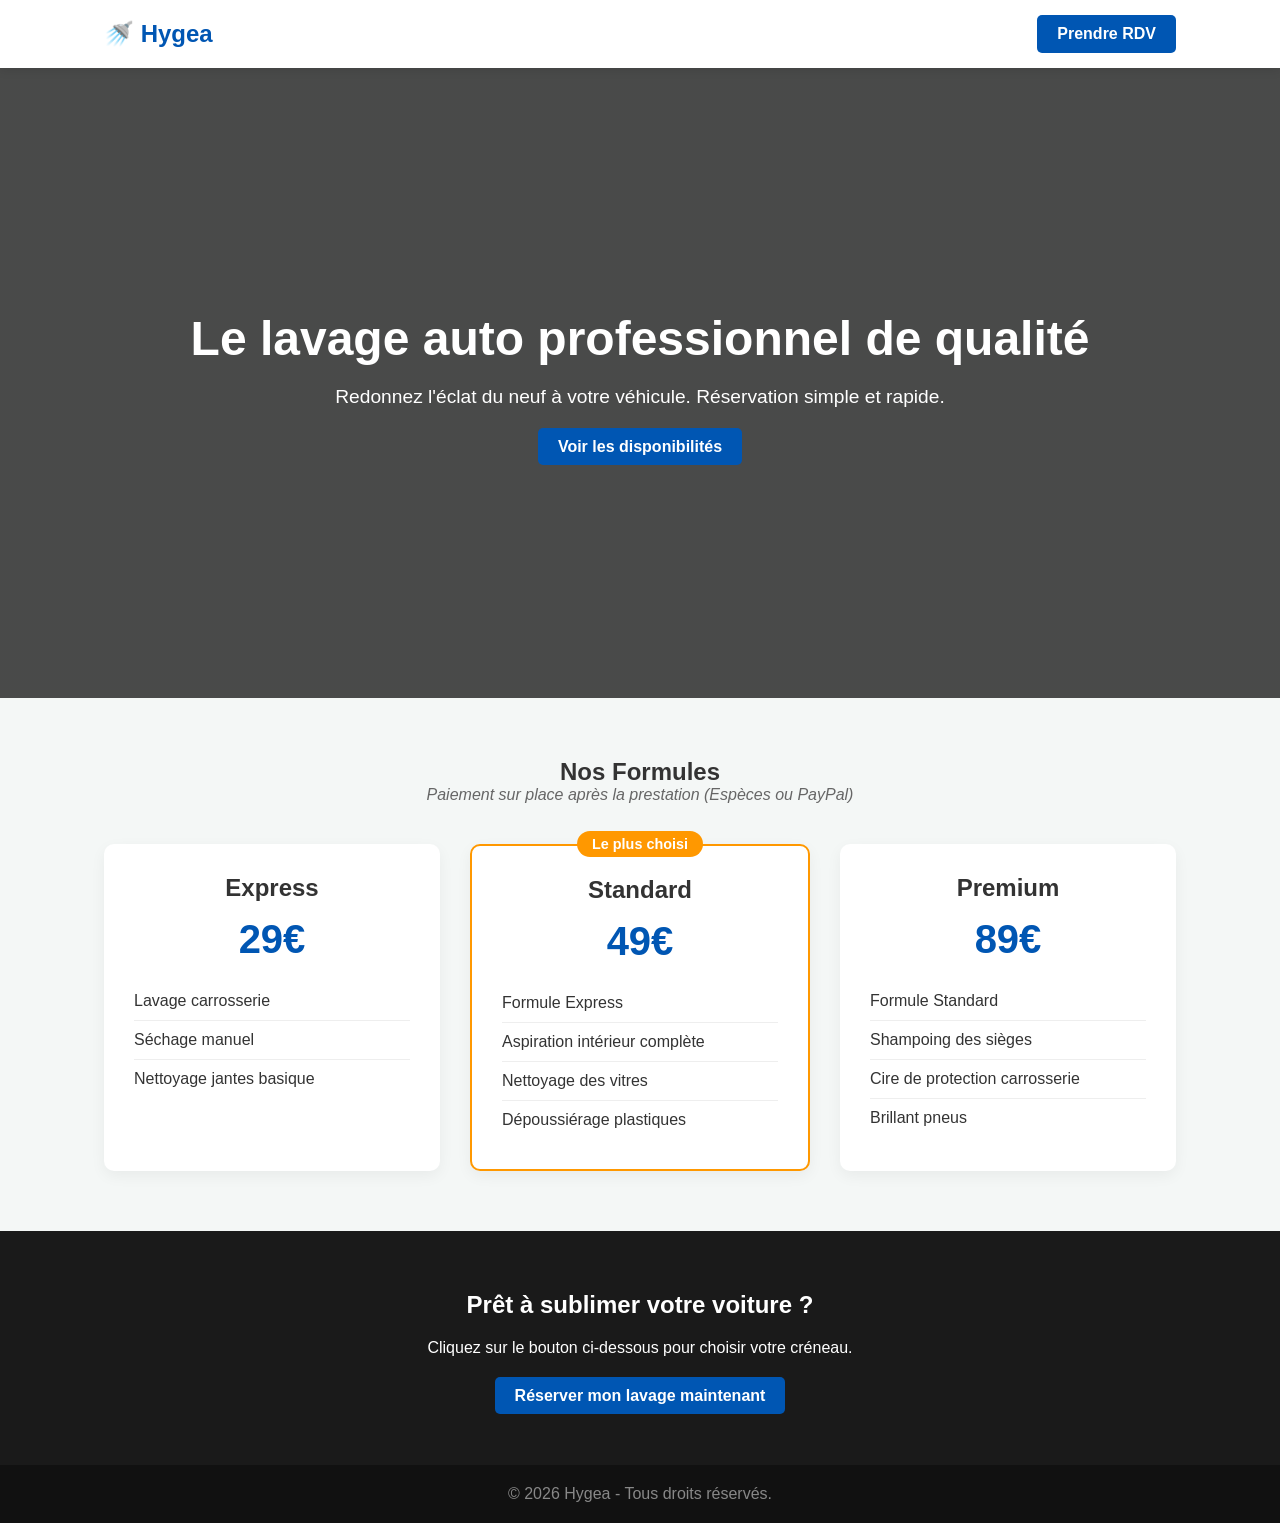
==== index.html @ 9387092a "Add files via upload" ====
<!DOCTYPE html>
<html lang="fr">
<head>
    <meta charset="UTF-8">
    <meta name="viewport" content="width=device-width, initial-scale=1.0">
    <title>Hygea Auto Pro | Réservation en ligne</title>
    <link rel="stylesheet" href="style.css">
    <link href="https://assets.calendly.com/assets/external/widget.css" rel="stylesheet">
    <script src="https://assets.calendly.com/assets/external/widget.js" type="text/javascript" async></script>
</head>
<body>

    <header>
        <div class="navbar">
            <div class="logo">🚿 Hygea</div>
            <a href="" onclick="Calendly.initPopupWidget({url: 'https://calendly.com/vitaelyes92izii/lavage-auto-test'});return false;" class="btn-nav">Prendre RDV</a>
        </div>
    </header>

    <section class="hero">
        <div class="hero-content">
            <h1>Le lavage auto professionnel de qualité</h1>
            <p>Redonnez l'éclat du neuf à votre véhicule. Réservation simple et rapide.</p>
            <a href="" onclick="Calendly.initPopupWidget({url: 'https://calendly.com/vitaelyes92izii/lavage-auto-test'});return false;"class="cta-button"> Voir les disponibilités</a>
        </div>
    </section>

    <section id="tarifs" class="tarifs-section">
        <h2>Nos Formules</h2>
        <p class="subtitle">Paiement sur place après la prestation (Espèces ou PayPal)</p>
        
        <div class="cards-container">
            <div class="card">
                <h3>Express</h3>
                <p class="prix">29€</p>
                <ul>
                    <li>Lavage carrosserie</li>
                    <li>Séchage manuel</li>
                    <li>Nettoyage jantes basique</li>
                </ul>
            </div>

            <div class="card populaire">
                <div class="badge">Le plus choisi</div>
                <h3>Standard</h3>
                <p class="prix">49€</p>
                <ul>
                    <li>Formule Express</li>
                    <li>Aspiration intérieur complète</li>
                    <li>Nettoyage des vitres</li>
                    <li>Dépoussiérage plastiques</li>
                </ul>
            </div>

            <div class="card">
                <h3>Premium</h3>
                <p class="prix">89€</p>
                <ul>
                    <li>Formule Standard</li>
                    <li>Shampoing des sièges</li>
                    <li>Cire de protection carrosserie</li>
                    <li>Brillant pneus</li>
                </ul>
            </div>
        </div>
    </section>

    <section id="reservation" class="reservation-section">
        <h2>Prêt à sublimer votre voiture ?</h2>
        <p>Cliquez sur le bouton ci-dessous pour choisir votre créneau.</p>
       <a href="" onclick="Calendly.initPopupWidget({url: 'https://calendly.com/vitaelyes92izii/lavage-auto-test'});return false;"class="cta-button"> Réserver mon lavage maintenant</a>
        
    </section>

    <footer>
        <p>&copy; 2026 Hygea - Tous droits réservés.</p>
    </footer>

</body>
</html>
---- style.css ----
/* Variables pour modifier facilement les couleurs */
:root {
    --primary-color: #0056b3; /* Bleu professionnel */
    --accent-color: #ff9800; /* Orange pour attirer l'oeil */
    --dark-bg: #1a1a1a;
    --light-bg: #f4f7f6;
    --text-color: #333;
}

/* Réinitialisation de base */
* {
    margin: 0;
    padding: 0;
    box-sizing: border-box;
    font-family: 'Segoe UI', Tahoma, Geneva, Verdana, sans-serif;
}

body {
    background-color: var(--light-bg);
    color: var(--text-color);
}

/* En-tête et Navigation */
header {
    background-color: #fff;
    box-shadow: 0 2px 10px rgba(0,0,0,0.1);
    position: sticky;
    top: 0;
    z-index: 100;
}

.navbar {
    display: flex;
    justify-content: space-between;
    align-items: center;
    padding: 15px 5%;
    max-width: 1200px;
    margin: 0 auto;
}

.logo {
    font-size: 1.5rem;
    font-weight: bold;
    color: var(--primary-color);
}

.btn-nav, .cta-button {
    background-color: var(--primary-color);
    color: white;
    padding: 10px 20px;
    text-decoration: none;
    border-radius: 5px;
    font-weight: bold;
    transition: background 0.3s;
}

.btn-nav:hover, .cta-button:hover {
    background-color: #003d82;
}

/* Section Hero (Accueil) */
.hero {
    background: linear-gradient(rgba(0,0,0,0.7), rgba(0,0,0,0.7)), url('https://images.unsplash.com/photo-1601362840469-51e4d8d58785?auto=format&fit=crop&q=80') center/cover;
    height: 70vh;
    display: flex;
    align-items: center;
    justify-content: center;
    text-align: center;
    color: white;
    padding: 0 20px;
}

.hero h1 {
    font-size: 3rem;
    margin-bottom: 20px;
}

.hero p {
    font-size: 1.2rem;
    margin-bottom: 30px;
}

/* Section Tarifs */
.tarifs-section {
    padding: 60px 5%;
    text-align: center;
    max-width: 1200px;
    margin: 0 auto;
}

.subtitle {
    color: #666;
    margin-bottom: 40px;
    font-style: italic;
}

.cards-container {
    display: flex;
    gap: 30px;
    justify-content: center;
    flex-wrap: wrap; /* Pour s'adapter aux petits écrans */
}

.card {
    background: white;
    padding: 30px;
    border-radius: 10px;
    box-shadow: 0 5px 15px rgba(0,0,0,0.05);
    flex: 1;
    min-width: 280px;
    max-width: 350px;
    transition: transform 0.3s;
    position: relative;
}

.card:hover {
    transform: translateY(-10px);
}

.card h3 {
    font-size: 1.5rem;
    margin-bottom: 15px;
}

.prix {
    font-size: 2.5rem;
    font-weight: bold;
    color: var(--primary-color);
    margin-bottom: 20px;
}

.card ul {
    list-style-type: none;
    text-align: left;
}

.card ul li {
    padding: 10px 0;
    border-bottom: 1px solid #eee;
}

.card ul li:last-child {
    border-bottom: none;
}

/* Mise en avant de la formule standard */
.card.populaire {
    border: 2px solid var(--accent-color);
}

.badge {
    background-color: var(--accent-color);
    color: white;
    position: absolute;
    top: -15px;
    left: 50%;
    transform: translateX(-50%);
    padding: 5px 15px;
    border-radius: 20px;
    font-size: 0.9rem;
    font-weight: bold;
}

/* Section Réservation */
.reservation-section {
    background-color: var(--dark-bg);
    color: white;
    text-align: center;
    padding: 60px 20px;
}

.reservation-section h2 {
    margin-bottom: 20px;
}

.reservation-section p {
    margin-bottom: 30px;
}

/* Pied de page */
footer {
    text-align: center;
    padding: 20px;
    background-color: #111;
    color: #888;
}

/* Responsive pour mobiles */
@media (max-width: 768px) {
    .hero h1 {
        font-size: 2rem;
    }
    .cards-container {
        flex-direction: column;
        align-items: center;
    }
}
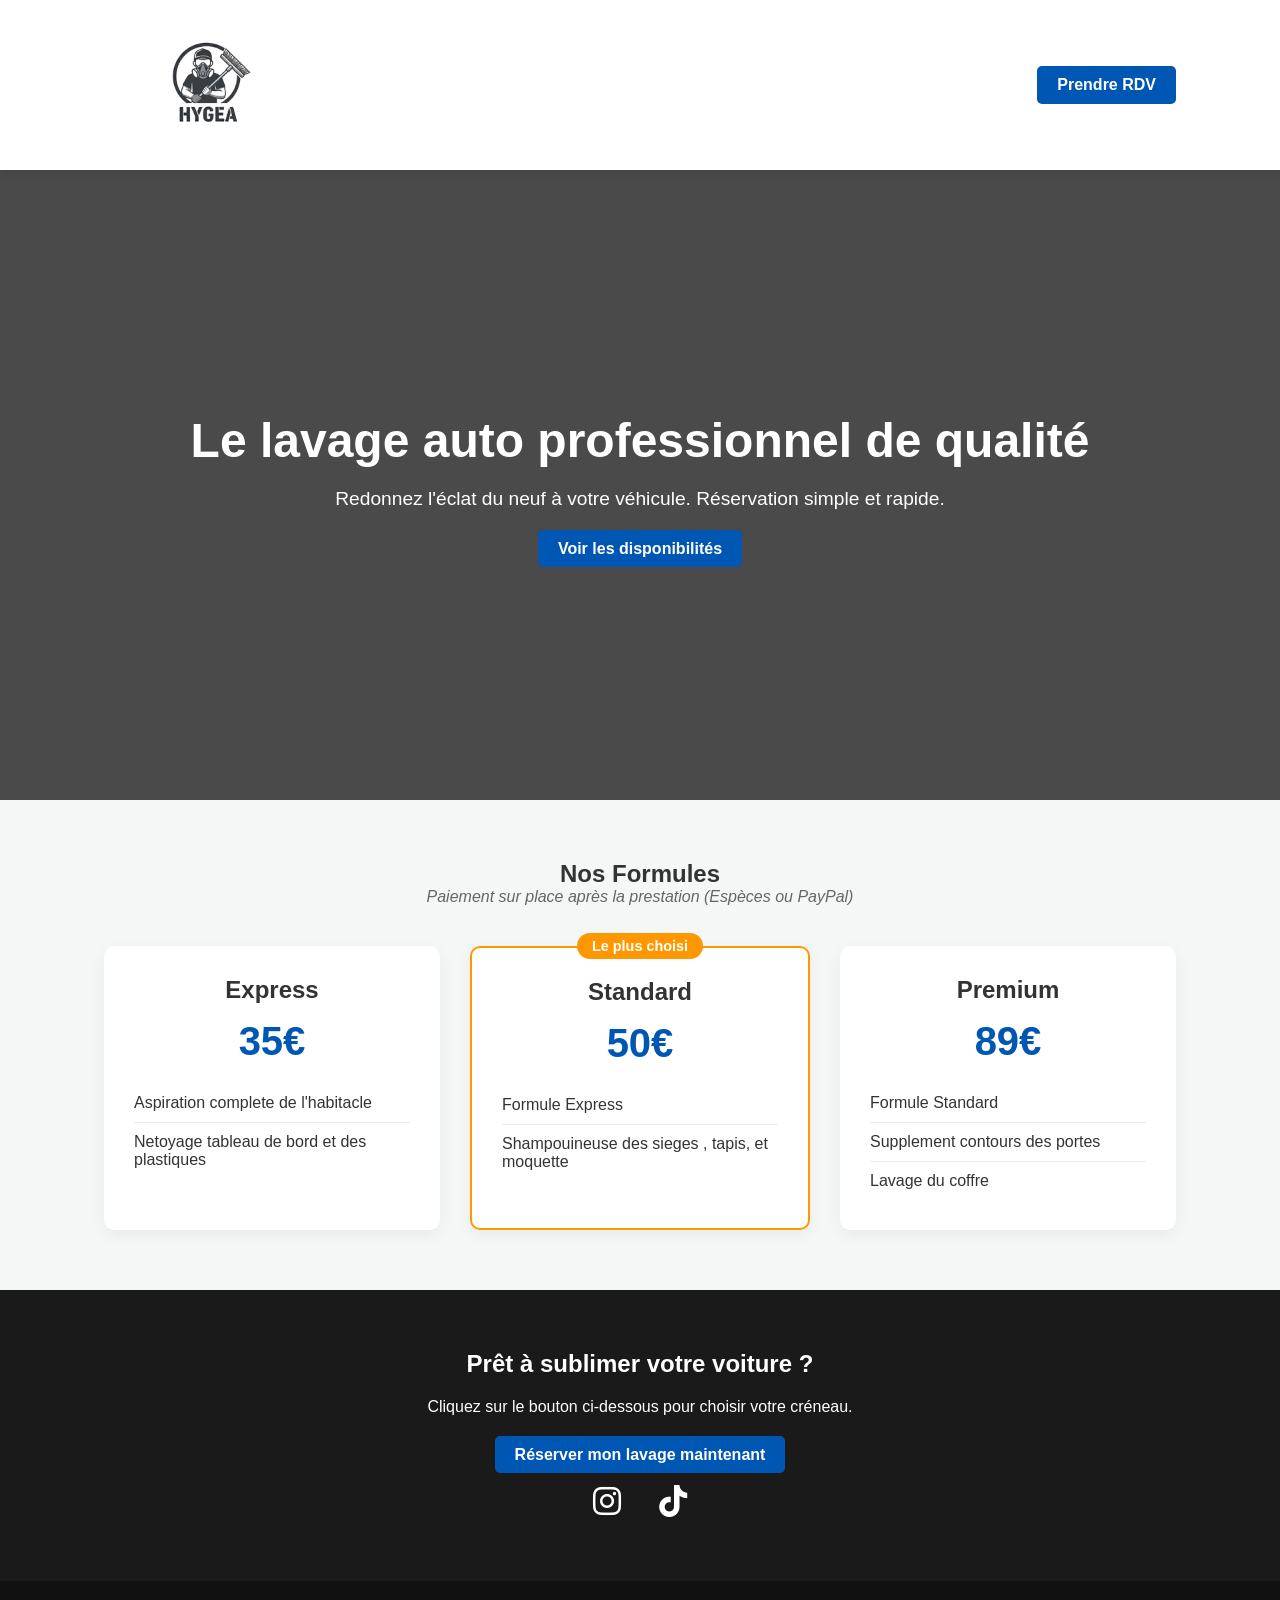
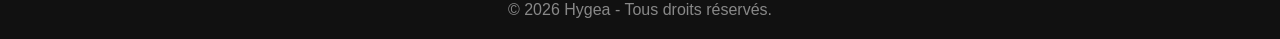
==== commit 8f7ffe4a: "Add files via upload" ====
--- a/index.html
+++ b/index.html
@@ -6,13 +6,18 @@
     <title>Hygea Auto Pro | Réservation en ligne</title>
     <link rel="stylesheet" href="style.css">
     <link href="https://assets.calendly.com/assets/external/widget.css" rel="stylesheet">
+    <link rel="stylesheet" href="https://cdnjs.cloudflare.com/ajax/libs/font-awesome/6.5.1/css/all.min.css">
     <script src="https://assets.calendly.com/assets/external/widget.js" type="text/javascript" async></script>
 </head>
 <body>
 
     <header>
         <div class="navbar">
-            <div class="logo">🚿 Hygea</div>
+            <nav>
+    <div class="logo-container">
+        <img src="logo.png" alt="Hygea Logo" class="site-logo">
+    </div>
+    </nav> 
             <a href="" onclick="Calendly.initPopupWidget({url: 'https://calendly.com/vitaelyes92izii/lavage-auto-test'});return false;" class="btn-nav">Prendre RDV</a>
         </div>
     </header>
@@ -32,23 +37,20 @@
         <div class="cards-container">
             <div class="card">
                 <h3>Express</h3>
-                <p class="prix">29€</p>
+                <p class="prix">35€</p>
                 <ul>
-                    <li>Lavage carrosserie</li>
-                    <li>Séchage manuel</li>
-                    <li>Nettoyage jantes basique</li>
+                    <li>Aspiration complete de l'habitacle</li>
+                    <li>Netoyage tableau de bord et des plastiques</li>
                 </ul>
             </div>
 
             <div class="card populaire">
                 <div class="badge">Le plus choisi</div>
                 <h3>Standard</h3>
-                <p class="prix">49€</p>
+                <p class="prix">50€</p>
                 <ul>
                     <li>Formule Express</li>
-                    <li>Aspiration intérieur complète</li>
-                    <li>Nettoyage des vitres</li>
-                    <li>Dépoussiérage plastiques</li>
+                    <li>Shampouineuse des sieges , tapis, et moquette</li>
                 </ul>
             </div>
 
@@ -57,9 +59,8 @@
                 <p class="prix">89€</p>
                 <ul>
                     <li>Formule Standard</li>
-                    <li>Shampoing des sièges</li>
-                    <li>Cire de protection carrosserie</li>
-                    <li>Brillant pneus</li>
+                    <li>Supplement contours des portes</li>
+                    <li>Lavage du coffre</li>
                 </ul>
             </div>
         </div>
@@ -70,7 +71,19 @@
         <p>Cliquez sur le bouton ci-dessous pour choisir votre créneau.</p>
        <a href="" onclick="Calendly.initPopupWidget({url: 'https://calendly.com/vitaelyes92izii/lavage-auto-test'});return false;"class="cta-button"> Réserver mon lavage maintenant</a>
         
+
+        <div class="social-links">
+    <a href="https://www.instagram.com/hygea.nettoyage?igsh=MW90ZTdtOXp2cHNsYw==" target="_blank" class="social-icon">
+        <i class="fa-brands fa-instagram"></i>
+    </a>
+    <a href="https://www.tiktok.com/@hygea.nettoyage?_r=1&_t=ZN-94iBiokVKNC" target="_blank" class="social-icon">
+        <i class="fa-brands fa-tiktok"></i>
+    </a>
+</div>
+
     </section>
+    
+
 
     <footer>
         <p>&copy; 2026 Hygea - Tous droits réservés.</p>
--- a/style.css
+++ b/style.css
@@ -42,6 +42,20 @@
     font-size: 1.5rem;
     font-weight: bold;
     color: var(--primary-color);
+}
+.site-logo {
+    height: 100px; /* Ajuste la taille selon tes goûts */
+    width: auto;
+    display: block;
+    margin: 10px 0;
+}
+
+/* Si tu veux que le logo soit bien aligné avec ton menu */
+nav {
+    display: flex;
+    align-items: center;
+    justify-content: space-between;
+    padding: 10px 5%;
 }
 
 .btn-nav, .cta-button {
@@ -176,7 +190,31 @@
 .reservation-section p {
     margin-bottom: 30px;
 }
-
+.social-links {
+    text-align: center;
+    margin-top: 20px;
+}
+
+.social-icon {
+    font-size: 2rem; /* Taille des logos */
+    margin: 0 15px;
+    color: #ffffff; /* Couleur blanche par défaut */
+    transition: transform 0.3s, color 0.3s;
+    text-decoration: none;
+}
+
+/* Effet au survol (Instagram devient rose/orange, TikTok bleu/rouge) */
+.social-icon:hover {
+    transform: scale(1.2); /* Grossit un peu */
+}
+
+.fa-instagram:hover {
+    color: #E1306C;
+}
+
+.fa-tiktok:hover {
+    color: #00f2ea;
+}
 /* Pied de page */
 footer {
     text-align: center;
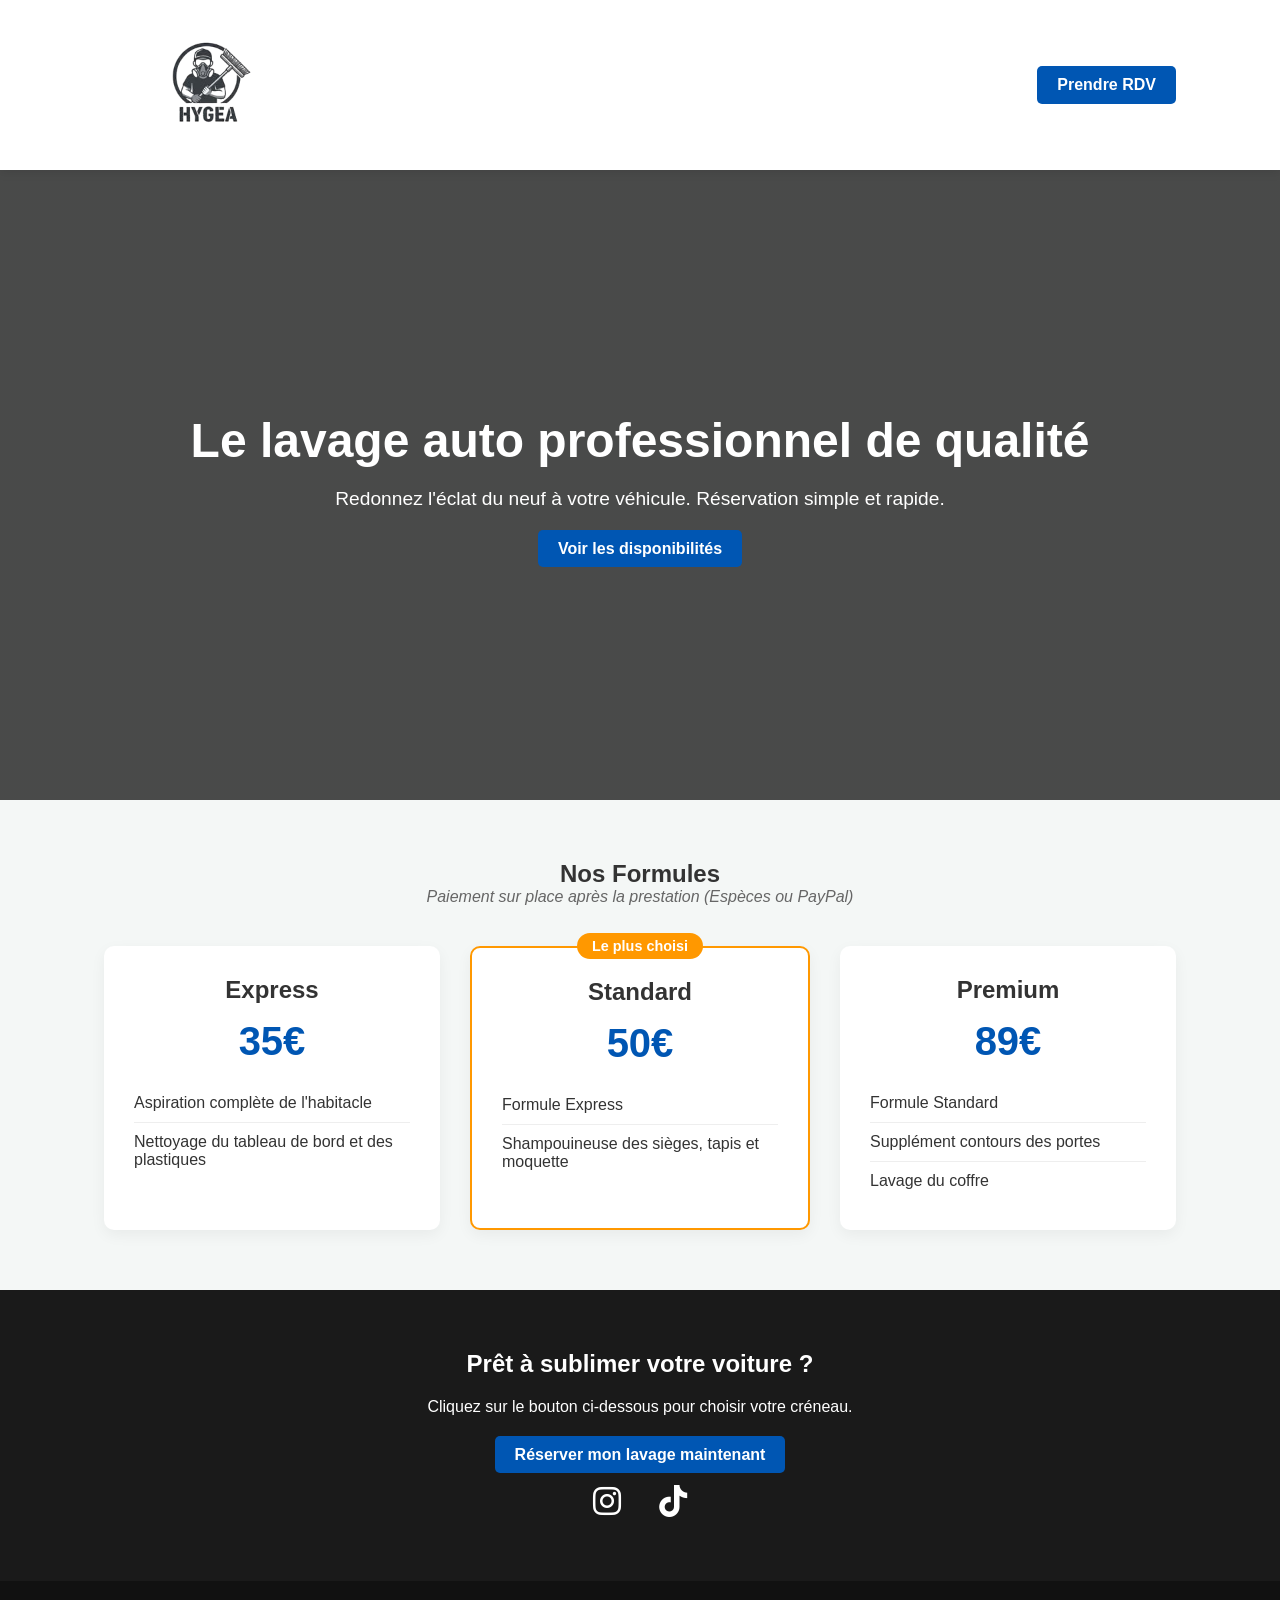
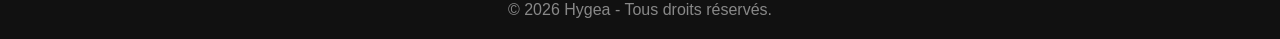
==== commit 31bdb954: "Add files via upload" ====
--- a/index.html
+++ b/index.html
@@ -39,8 +39,8 @@
                 <h3>Express</h3>
                 <p class="prix">35€</p>
                 <ul>
-                    <li>Aspiration complete de l'habitacle</li>
-                    <li>Netoyage tableau de bord et des plastiques</li>
+                    <li>Aspiration complète de l'habitacle</li>
+                    <li>Nettoyage du tableau de bord et des plastiques</li>
                 </ul>
             </div>
 
@@ -50,7 +50,7 @@
                 <p class="prix">50€</p>
                 <ul>
                     <li>Formule Express</li>
-                    <li>Shampouineuse des sieges , tapis, et moquette</li>
+                    <li>Shampouineuse des sièges, tapis et moquette</li>
                 </ul>
             </div>
 
@@ -59,7 +59,7 @@
                 <p class="prix">89€</p>
                 <ul>
                     <li>Formule Standard</li>
-                    <li>Supplement contours des portes</li>
+                    <li>Supplément contours des portes</li>
                     <li>Lavage du coffre</li>
                 </ul>
             </div>
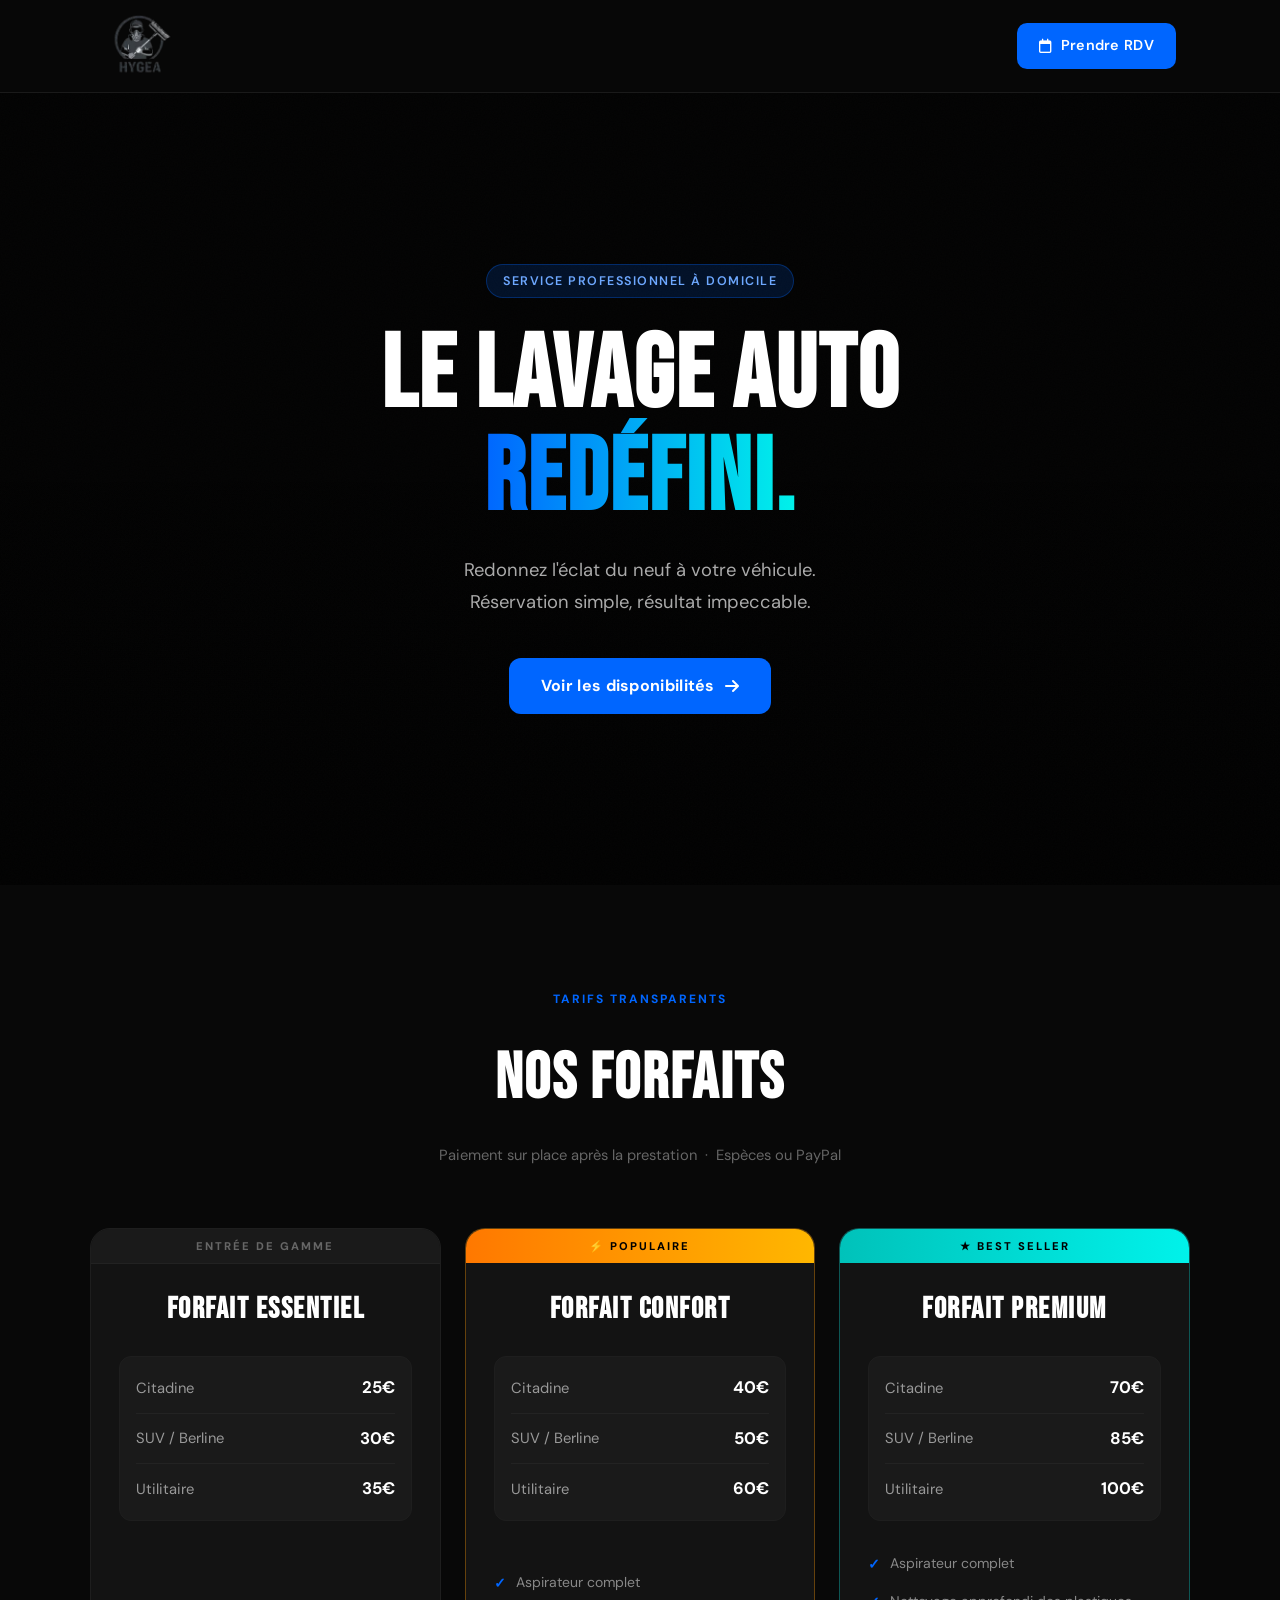
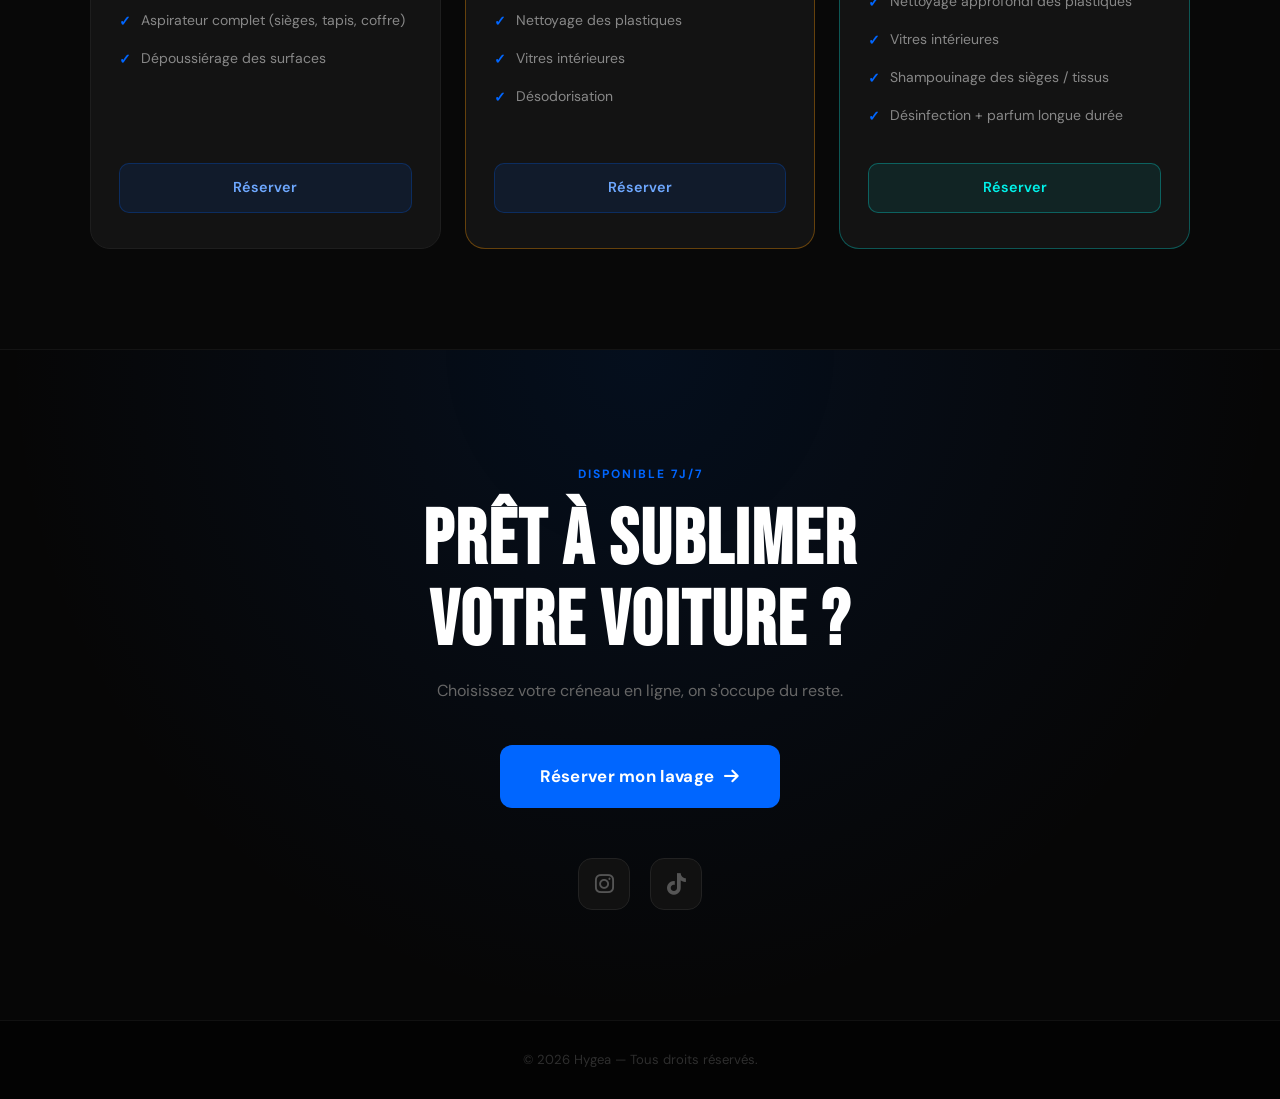
==== commit d61b1457: "premier commit" ====
--- a/index.html
+++ b/index.html
@@ -1,93 +1,136 @@
-<!DOCTYPE html>
-<html lang="fr">
-<head>
-    <meta charset="UTF-8">
-    <meta name="viewport" content="width=device-width, initial-scale=1.0">
-    <title>Hygea Auto Pro | Réservation en ligne</title>
-    <link rel="stylesheet" href="style.css">
-    <link href="https://assets.calendly.com/assets/external/widget.css" rel="stylesheet">
-    <link rel="stylesheet" href="https://cdnjs.cloudflare.com/ajax/libs/font-awesome/6.5.1/css/all.min.css">
-    <script src="https://assets.calendly.com/assets/external/widget.js" type="text/javascript" async></script>
-</head>
-<body>
-
-    <header>
-        <div class="navbar">
-            <nav>
-    <div class="logo-container">
-        <img src="logo.png" alt="Hygea Logo" class="site-logo">
-    </div>
-    </nav> 
-            <a href="" onclick="Calendly.initPopupWidget({url: 'https://calendly.com/vitaelyes92izii/lavage-auto-test'});return false;" class="btn-nav">Prendre RDV</a>
-        </div>
-    </header>
-
-    <section class="hero">
-        <div class="hero-content">
-            <h1>Le lavage auto professionnel de qualité</h1>
-            <p>Redonnez l'éclat du neuf à votre véhicule. Réservation simple et rapide.</p>
-            <a href="" onclick="Calendly.initPopupWidget({url: 'https://calendly.com/vitaelyes92izii/lavage-auto-test'});return false;"class="cta-button"> Voir les disponibilités</a>
-        </div>
-    </section>
-
-    <section id="tarifs" class="tarifs-section">
-        <h2>Nos Formules</h2>
-        <p class="subtitle">Paiement sur place après la prestation (Espèces ou PayPal)</p>
-        
-        <div class="cards-container">
-            <div class="card">
-                <h3>Express</h3>
-                <p class="prix">35€</p>
-                <ul>
-                    <li>Aspiration complète de l'habitacle</li>
-                    <li>Nettoyage du tableau de bord et des plastiques</li>
-                </ul>
-            </div>
-
-            <div class="card populaire">
-                <div class="badge">Le plus choisi</div>
-                <h3>Standard</h3>
-                <p class="prix">50€</p>
-                <ul>
-                    <li>Formule Express</li>
-                    <li>Shampouineuse des sièges, tapis et moquette</li>
-                </ul>
-            </div>
-
-            <div class="card">
-                <h3>Premium</h3>
-                <p class="prix">89€</p>
-                <ul>
-                    <li>Formule Standard</li>
-                    <li>Supplément contours des portes</li>
-                    <li>Lavage du coffre</li>
-                </ul>
-            </div>
-        </div>
-    </section>
-
-    <section id="reservation" class="reservation-section">
-        <h2>Prêt à sublimer votre voiture ?</h2>
-        <p>Cliquez sur le bouton ci-dessous pour choisir votre créneau.</p>
-       <a href="" onclick="Calendly.initPopupWidget({url: 'https://calendly.com/vitaelyes92izii/lavage-auto-test'});return false;"class="cta-button"> Réserver mon lavage maintenant</a>
-        
-
-        <div class="social-links">
-    <a href="https://www.instagram.com/hygea.nettoyage?igsh=MW90ZTdtOXp2cHNsYw==" target="_blank" class="social-icon">
-        <i class="fa-brands fa-instagram"></i>
-    </a>
-    <a href="https://www.tiktok.com/@hygea.nettoyage?_r=1&_t=ZN-94iBiokVKNC" target="_blank" class="social-icon">
-        <i class="fa-brands fa-tiktok"></i>
-    </a>
-</div>
-
-    </section>
-    
-
-
-    <footer>
-        <p>&copy; 2026 Hygea - Tous droits réservés.</p>
-    </footer>
-
-</body>
-</html>+<!DOCTYPE html>
+<html lang="fr">
+<head>
+    <meta charset="UTF-8">
+    <meta name="viewport" content="width=device-width, initial-scale=1.0">
+    <title>Hygea Auto Pro | Réservation en ligne</title>
+    <link rel="stylesheet" href="style.css">
+    <link href="https://assets.calendly.com/assets/external/widget.css" rel="stylesheet">
+    <link rel="preconnect" href="https://fonts.googleapis.com">
+    <link rel="preconnect" href="https://fonts.gstatic.com" crossorigin>
+    <link href="https://fonts.googleapis.com/css2?family=Bebas+Neue&family=DM+Sans:wght@300;400;500;600;700&display=swap" rel="stylesheet">
+    <link rel="stylesheet" href="https://cdnjs.cloudflare.com/ajax/libs/font-awesome/6.5.1/css/all.min.css">
+    <script src="https://assets.calendly.com/assets/external/widget.js" type="text/javascript" async></script>
+</head>
+<body>
+
+    <header>
+        <div class="navbar">
+            <nav>
+                <div class="logo-container">
+                    <img src="logo.png" alt="Hygea Logo" class="site-logo">
+                </div>
+            </nav>
+            <a href="" onclick="Calendly.initPopupWidget({url: 'https://calendly.com/vitaelyes92izii/lavage-auto-test'});return false;" class="btn-nav">
+                <i class="fa-regular fa-calendar"></i> Prendre RDV
+            </a>
+        </div>
+    </header>
+
+    <section class="hero">
+        <div class="hero-content">
+            <span class="hero-tag">Service professionnel à domicile</span>
+            <h1>Le lavage auto<br><em>redéfini.</em></h1>
+            <p>Redonnez l'éclat du neuf à votre véhicule.<br>Réservation simple, résultat impeccable.</p>
+            <a href="" onclick="Calendly.initPopupWidget({url: 'https://calendly.com/vitaelyes92izii/lavage-auto-test'});return false;" class="cta-button">
+                Voir les disponibilités <i class="fa-solid fa-arrow-right"></i>
+            </a>
+        </div>
+        <div class="hero-overlay"></div>
+    </section>
+
+
+    <section id="tarifs" class="tarifs-section">
+        <div class="section-header">
+            <span class="section-tag">Tarifs transparents</span>
+            <h2>Nos Forfaits</h2>
+            <p class="subtitle">Paiement sur place après la prestation &nbsp;·&nbsp; Espèces ou PayPal</p>
+        </div>
+
+        <div class="cards-container">
+
+            <div class="card">
+                <div class="badge-type">Entrée de gamme</div>
+                <div class="card-inner">
+                    <h3>Forfait Essentiel</h3>
+                    <div class="prix-list">
+                        <div class="row"><span>Citadine</span> <strong>25€</strong></div>
+                        <div class="row"><span>SUV / Berline</span> <strong>30€</strong></div>
+                        <div class="row"><span>Utilitaire</span> <strong>35€</strong></div>
+                    </div>
+                    <ul>
+                        <li>Aspirateur complet (sièges, tapis, coffre)</li>
+                        <li>Dépoussiérage des surfaces</li>
+                    </ul>
+                    <a href="" onclick="Calendly.initPopupWidget({url: 'https://calendly.com/vitaelyes92izii/lavage-auto-test'});return false;" class="card-btn">Réserver</a>
+                </div>
+            </div>
+
+            <div class="card populaire">
+                <div class="badge">⚡ Populaire</div>
+                <div class="card-inner">
+                    <h3>Forfait Confort</h3>
+                    <div class="prix-list">
+                        <div class="row"><span>Citadine</span> <strong>40€</strong></div>
+                        <div class="row"><span>SUV / Berline</span> <strong>50€</strong></div>
+                        <div class="row"><span>Utilitaire</span> <strong>60€</strong></div>
+                    </div>
+                    <ul>
+                        <li>Aspirateur complet</li>
+                        <li>Nettoyage des plastiques</li>
+                        <li>Vitres intérieures</li>
+                        <li>Désodorisation</li>
+                    </ul>
+                    <a href="" onclick="Calendly.initPopupWidget({url: 'https://calendly.com/vitaelyes92izii/lavage-auto-test'});return false;" class="card-btn">Réserver</a>
+                </div>
+            </div>
+
+            <div class="card best-seller">
+                <div class="badge-premium">★ Best Seller</div>
+                <div class="card-inner">
+                    <h3>Forfait Premium</h3>
+                    <div class="prix-list">
+                        <div class="row"><span>Citadine</span> <strong>70€</strong></div>
+                        <div class="row"><span>SUV / Berline</span> <strong>85€</strong></div>
+                        <div class="row"><span>Utilitaire</span> <strong>100€</strong></div>
+                    </div>
+                    <ul>
+                        <li>Aspirateur complet</li>
+                        <li>Nettoyage approfondi des plastiques</li>
+                        <li>Vitres intérieures</li>
+                        <li>Shampouinage des sièges / tissus</li>
+                        <li>Désinfection + parfum longue durée</li>
+                    </ul>
+                    <a href="" onclick="Calendly.initPopupWidget({url: 'https://calendly.com/vitaelyes92izii/lavage-auto-test'});return false;" class="card-btn card-btn--premium">Réserver</a>
+                </div>
+            </div>
+
+        </div>
+    </section>
+
+    <section id="reservation" class="reservation-section">
+        <div class="reservation-inner">
+            <span class="section-tag">Disponible 7j/7</span>
+            <h2>Prêt à sublimer<br>votre voiture ?</h2>
+            <p>Choisissez votre créneau en ligne, on s'occupe du reste.</p>
+            <a href="" onclick="Calendly.initPopupWidget({url: 'https://calendly.com/vitaelyes92izii/lavage-auto-test'});return false;" class="cta-button cta-button--large">
+                Réserver mon lavage <i class="fa-solid fa-arrow-right"></i>
+            </a>
+
+            <div class="social-links">
+                <a href="https://www.instagram.com/hygea.nettoyage?igsh=MW90ZTdtOXp2cHNsYw==" target="_blank" class="social-icon" aria-label="Instagram">
+                    <i class="fa-brands fa-instagram"></i>
+                </a>
+                <a href="https://www.tiktok.com/@hygea.nettoyage?_r=1&_t=ZN-94iBiokVKNC" target="_blank" class="social-icon" aria-label="TikTok">
+                    <i class="fa-brands fa-tiktok"></i>
+                </a>
+            </div>
+        </div>
+    </section>
+
+    <footer>
+        <p>&copy; 2026 Hygea — Tous droits réservés.</p>
+    </footer>
+
+</body>
+</html>
--- a/style.css
+++ b/style.css
@@ -1,235 +1,489 @@
-/* Variables pour modifier facilement les couleurs */
-:root {
-    --primary-color: #0056b3; /* Bleu professionnel */
-    --accent-color: #ff9800; /* Orange pour attirer l'oeil */
-    --dark-bg: #1a1a1a;
-    --light-bg: #f4f7f6;
-    --text-color: #333;
-}
-
-/* Réinitialisation de base */
-* {
-    margin: 0;
-    padding: 0;
-    box-sizing: border-box;
-    font-family: 'Segoe UI', Tahoma, Geneva, Verdana, sans-serif;
-}
-
-body {
-    background-color: var(--light-bg);
-    color: var(--text-color);
-}
-
-/* En-tête et Navigation */
-header {
-    background-color: #fff;
-    box-shadow: 0 2px 10px rgba(0,0,0,0.1);
-    position: sticky;
-    top: 0;
-    z-index: 100;
-}
-
-.navbar {
-    display: flex;
-    justify-content: space-between;
-    align-items: center;
-    padding: 15px 5%;
-    max-width: 1200px;
-    margin: 0 auto;
-}
-
-.logo {
-    font-size: 1.5rem;
-    font-weight: bold;
-    color: var(--primary-color);
-}
-.site-logo {
-    height: 100px; /* Ajuste la taille selon tes goûts */
-    width: auto;
-    display: block;
-    margin: 10px 0;
-}
-
-/* Si tu veux que le logo soit bien aligné avec ton menu */
-nav {
-    display: flex;
-    align-items: center;
-    justify-content: space-between;
-    padding: 10px 5%;
-}
-
-.btn-nav, .cta-button {
-    background-color: var(--primary-color);
-    color: white;
-    padding: 10px 20px;
-    text-decoration: none;
-    border-radius: 5px;
-    font-weight: bold;
-    transition: background 0.3s;
-}
-
-.btn-nav:hover, .cta-button:hover {
-    background-color: #003d82;
-}
-
-/* Section Hero (Accueil) */
-.hero {
-    background: linear-gradient(rgba(0,0,0,0.7), rgba(0,0,0,0.7)), url('https://images.unsplash.com/photo-1601362840469-51e4d8d58785?auto=format&fit=crop&q=80') center/cover;
-    height: 70vh;
-    display: flex;
-    align-items: center;
-    justify-content: center;
-    text-align: center;
-    color: white;
-    padding: 0 20px;
-}
-
-.hero h1 {
-    font-size: 3rem;
-    margin-bottom: 20px;
-}
-
-.hero p {
-    font-size: 1.2rem;
-    margin-bottom: 30px;
-}
-
-/* Section Tarifs */
-.tarifs-section {
-    padding: 60px 5%;
-    text-align: center;
-    max-width: 1200px;
-    margin: 0 auto;
-}
-
-.subtitle {
-    color: #666;
-    margin-bottom: 40px;
-    font-style: italic;
-}
-
-.cards-container {
-    display: flex;
-    gap: 30px;
-    justify-content: center;
-    flex-wrap: wrap; /* Pour s'adapter aux petits écrans */
-}
-
-.card {
-    background: white;
-    padding: 30px;
-    border-radius: 10px;
-    box-shadow: 0 5px 15px rgba(0,0,0,0.05);
-    flex: 1;
-    min-width: 280px;
-    max-width: 350px;
-    transition: transform 0.3s;
-    position: relative;
-}
-
-.card:hover {
-    transform: translateY(-10px);
-}
-
-.card h3 {
-    font-size: 1.5rem;
-    margin-bottom: 15px;
-}
-
-.prix {
-    font-size: 2.5rem;
-    font-weight: bold;
-    color: var(--primary-color);
-    margin-bottom: 20px;
-}
-
-.card ul {
-    list-style-type: none;
-    text-align: left;
-}
-
-.card ul li {
-    padding: 10px 0;
-    border-bottom: 1px solid #eee;
-}
-
-.card ul li:last-child {
-    border-bottom: none;
-}
-
-/* Mise en avant de la formule standard */
-.card.populaire {
-    border: 2px solid var(--accent-color);
-}
-
-.badge {
-    background-color: var(--accent-color);
-    color: white;
-    position: absolute;
-    top: -15px;
-    left: 50%;
-    transform: translateX(-50%);
-    padding: 5px 15px;
-    border-radius: 20px;
-    font-size: 0.9rem;
-    font-weight: bold;
-}
-
-/* Section Réservation */
-.reservation-section {
-    background-color: var(--dark-bg);
-    color: white;
-    text-align: center;
-    padding: 60px 20px;
-}
-
-.reservation-section h2 {
-    margin-bottom: 20px;
-}
-
-.reservation-section p {
-    margin-bottom: 30px;
-}
-.social-links {
-    text-align: center;
-    margin-top: 20px;
-}
-
-.social-icon {
-    font-size: 2rem; /* Taille des logos */
-    margin: 0 15px;
-    color: #ffffff; /* Couleur blanche par défaut */
-    transition: transform 0.3s, color 0.3s;
-    text-decoration: none;
-}
-
-/* Effet au survol (Instagram devient rose/orange, TikTok bleu/rouge) */
-.social-icon:hover {
-    transform: scale(1.2); /* Grossit un peu */
-}
-
-.fa-instagram:hover {
-    color: #E1306C;
-}
-
-.fa-tiktok:hover {
-    color: #00f2ea;
-}
-/* Pied de page */
-footer {
-    text-align: center;
-    padding: 20px;
-    background-color: #111;
-    color: #888;
-}
-
-/* Responsive pour mobiles */
-@media (max-width: 768px) {
-    .hero h1 {
-        font-size: 2rem;
-    }
-    .cards-container {
-        flex-direction: column;
-        align-items: center;
-    }
-}+/* --- VARIABLES --- */
+:root {
+    --primary: #0066ff;
+    --primary-dark: #0047cc;
+    --accent: #ff9800;
+    --cyan: #00f2ea;
+    --dark: #080808;
+    --dark-2: #101010;
+    --card-bg: #131313;
+    --card-border: #1e1e1e;
+    --text: #f0f0f0;
+    --text-muted: #666;
+    --text-sub: #999;
+    --radius: 16px;
+    --font-display: 'Bebas Neue', sans-serif;
+    --font-body: 'DM Sans', sans-serif;
+}
+
+/* --- RESET --- */
+*, *::before, *::after {
+    margin: 0;
+    padding: 0;
+    box-sizing: border-box;
+}
+
+html { scroll-behavior: smooth; }
+
+body {
+    background-color: var(--dark);
+    color: var(--text);
+    font-family: var(--font-body);
+    line-height: 1.65;
+    -webkit-font-smoothing: antialiased;
+}
+
+/* --- HEADER / NAV --- */
+header {
+    background-color: rgba(8, 8, 8, 0.92);
+    backdrop-filter: blur(12px);
+    -webkit-backdrop-filter: blur(12px);
+    position: sticky;
+    top: 0;
+    z-index: 1000;
+    border-bottom: 1px solid #1a1a1a;
+}
+
+.navbar {
+    display: flex;
+    justify-content: space-between;
+    align-items: center;
+    padding: 10px 5%;
+    max-width: 1200px;
+    margin: 0 auto;
+}
+
+.site-logo {
+    height: 72px;
+    width: auto;
+    display: block;
+}
+
+.btn-nav {
+    background-color: var(--primary);
+    color: #fff;
+    padding: 11px 22px;
+    text-decoration: none;
+    border-radius: 10px;
+    font-weight: 600;
+    font-size: 0.9rem;
+    letter-spacing: 0.3px;
+    display: flex;
+    align-items: center;
+    gap: 8px;
+    transition: background 0.25s ease, transform 0.2s ease, box-shadow 0.25s ease;
+}
+
+.btn-nav:hover {
+    background-color: var(--primary-dark);
+    transform: translateY(-1px);
+    box-shadow: 0 6px 20px rgba(0, 102, 255, 0.35);
+}
+
+/* --- CTA BUTTON (global) --- */
+.cta-button {
+    display: inline-flex;
+    align-items: center;
+    gap: 10px;
+    background-color: var(--primary);
+    color: #fff;
+    padding: 15px 32px;
+    text-decoration: none;
+    border-radius: 12px;
+    font-weight: 700;
+    font-size: 1rem;
+    letter-spacing: 0.3px;
+    transition: background 0.25s ease, transform 0.2s ease, box-shadow 0.25s ease;
+}
+
+.cta-button:hover {
+    background-color: var(--primary-dark);
+    transform: translateY(-2px);
+    box-shadow: 0 10px 30px rgba(0, 102, 255, 0.4);
+}
+
+.cta-button--large {
+    padding: 18px 40px;
+    font-size: 1.05rem;
+}
+
+/* --- HERO --- */
+.hero {
+    position: relative;
+    background: linear-gradient(to bottom, rgba(0,0,0,0.75) 0%, rgba(0,0,0,0.88) 100%),
+                url('https://images.unsplash.com/photo-1601362840469-51e4d8d58785?auto=format&fit=crop&q=80') center/cover no-repeat;
+    min-height: 88vh;
+    display: flex;
+    align-items: center;
+    justify-content: center;
+    text-align: center;
+    padding: 60px 20px;
+    overflow: hidden;
+}
+
+/* subtle grain texture */
+.hero::after {
+    content: '';
+    position: absolute;
+    inset: 0;
+    background-image: url("data:image/svg+xml,%3Csvg xmlns='http://www.w3.org/2000/svg' width='300' height='300'%3E%3Cfilter id='n'%3E%3CfeTurbulence type='fractalNoise' baseFrequency='0.75' numOctaves='4' stitchTiles='stitch'/%3E%3C/filter%3E%3Crect width='300' height='300' filter='url(%23n)' opacity='0.04'/%3E%3C/svg%3E");
+    pointer-events: none;
+    opacity: 0.5;
+}
+
+.hero-content {
+    position: relative;
+    z-index: 2;
+    max-width: 780px;
+}
+
+.hero-tag {
+    display: inline-block;
+    background: rgba(0, 102, 255, 0.15);
+    border: 1px solid rgba(0, 102, 255, 0.3);
+    color: #6ea8ff;
+    font-size: 0.78rem;
+    font-weight: 600;
+    letter-spacing: 1.5px;
+    text-transform: uppercase;
+    padding: 6px 16px;
+    border-radius: 999px;
+    margin-bottom: 28px;
+}
+
+.hero h1 {
+    font-family: var(--font-display);
+    font-size: clamp(3.5rem, 8vw, 7rem);
+    line-height: 1.0;
+    letter-spacing: 2px;
+    text-transform: uppercase;
+    margin-bottom: 24px;
+    color: #fff;
+}
+
+.hero h1 em {
+    font-style: normal;
+    background: linear-gradient(90deg, var(--primary) 0%, var(--cyan) 100%);
+    -webkit-background-clip: text;
+    -webkit-text-fill-color: transparent;
+    background-clip: text;
+}
+
+.hero p {
+    font-size: 1.15rem;
+    color: #aaa;
+    margin-bottom: 40px;
+    line-height: 1.7;
+}
+
+
+/* --- SECTION TARIFS --- */
+.tarifs-section {
+    padding: 100px 5%;
+    background-color: var(--dark);
+    text-align: center;
+}
+
+.section-header {
+    margin-bottom: 60px;
+}
+
+.section-tag {
+    display: inline-block;
+    font-size: 0.75rem;
+    font-weight: 700;
+    letter-spacing: 2px;
+    text-transform: uppercase;
+    color: var(--primary);
+    margin-bottom: 16px;
+}
+
+.tarifs-section h2 {
+    font-family: var(--font-display);
+    font-size: clamp(2.5rem, 5vw, 4rem);
+    letter-spacing: 2px;
+    text-transform: uppercase;
+    color: #fff;
+    margin-bottom: 12px;
+}
+
+.subtitle {
+    color: var(--text-muted);
+    font-size: 0.92rem;
+}
+
+/* --- CARDS --- */
+.cards-container {
+    display: grid;
+    grid-template-columns: repeat(3, 1fr);
+    gap: 24px;
+    align-items: stretch;
+    max-width: 1100px;
+    margin: 0 auto;
+}
+
+.card {
+    background: var(--card-bg);
+    border: 1px solid var(--card-border);
+    border-radius: 20px;
+    position: relative;
+    overflow: hidden;
+    display: flex;
+    flex-direction: column;
+    transition: transform 0.35s ease, box-shadow 0.35s ease, border-color 0.35s ease;
+}
+
+.card:hover {
+    transform: translateY(-8px);
+}
+
+.card-inner {
+    padding: 55px 28px 35px;
+    display: flex;
+    flex-direction: column;
+    flex: 1;
+}
+
+.card h3 {
+    font-family: var(--font-display);
+    font-size: 1.9rem;
+    letter-spacing: 1.5px;
+    text-transform: uppercase;
+    margin-bottom: 22px;
+    color: #fff;
+}
+
+/* Prix */
+.prix-list {
+    background: rgba(255, 255, 255, 0.03);
+    border: 1px solid #1e1e1e;
+    border-radius: 12px;
+    padding: 6px 16px;
+    margin-bottom: 24px;
+}
+
+.prix-list .row {
+    display: flex;
+    justify-content: space-between;
+    align-items: center;
+    padding: 11px 0;
+    border-bottom: 1px solid rgba(255,255,255,0.04);
+    font-size: 0.92rem;
+}
+
+.prix-list .row:last-child { border-bottom: none; }
+.prix-list .row span { color: var(--text-sub); }
+.prix-list .row strong { color: #fff; font-size: 1.05rem; font-weight: 700; }
+
+/* Services */
+.card ul {
+    list-style: none;
+    text-align: left;
+    margin-top: auto;
+    margin-bottom: 28px;
+}
+
+.card ul li {
+    padding: 7px 0;
+    color: #888;
+    font-size: 0.875rem;
+    display: flex;
+    align-items: flex-start;
+    gap: 10px;
+}
+
+.card ul li::before {
+    content: "✓";
+    color: var(--primary);
+    font-weight: 700;
+    flex-shrink: 0;
+    margin-top: 1px;
+}
+
+/* Card button */
+.card-btn {
+    display: block;
+    text-align: center;
+    text-decoration: none;
+    background: rgba(0, 102, 255, 0.1);
+    border: 1px solid rgba(0, 102, 255, 0.25);
+    color: #6ea8ff;
+    padding: 12px 20px;
+    border-radius: 10px;
+    font-weight: 600;
+    font-size: 0.9rem;
+    transition: all 0.25s ease;
+    margin-top: auto;
+}
+
+.card-btn:hover {
+    background: var(--primary);
+    border-color: var(--primary);
+    color: #fff;
+    box-shadow: 0 6px 20px rgba(0, 102, 255, 0.35);
+}
+
+.card-btn--premium {
+    background: rgba(0, 242, 234, 0.08);
+    border-color: rgba(0, 242, 234, 0.3);
+    color: var(--cyan);
+}
+
+.card-btn--premium:hover {
+    background: var(--cyan);
+    border-color: var(--cyan);
+    color: #000;
+    box-shadow: 0 6px 20px rgba(0, 242, 234, 0.35);
+}
+
+/* Badges */
+.badge-type,
+.badge,
+.badge-premium {
+    position: absolute;
+    top: 0; left: 0; right: 0;
+    padding: 8px 0;
+    font-size: 0.7rem;
+    font-weight: 800;
+    text-transform: uppercase;
+    letter-spacing: 2px;
+    text-align: center;
+}
+
+.badge-type {
+    background: #1a1a1a;
+    color: var(--text-muted);
+    border-bottom: 1px solid #222;
+}
+
+.badge {
+    background: linear-gradient(90deg, #ff7800, #ffb700);
+    color: #000;
+}
+
+.badge-premium {
+    background: linear-gradient(90deg, #00c2ba, #00f2ea);
+    color: #000;
+}
+
+/* Card variants */
+.populaire {
+    border-color: rgba(255, 152, 0, 0.35) !important;
+}
+
+.populaire:hover {
+    box-shadow: 0 20px 50px rgba(255, 152, 0, 0.15);
+    border-color: rgba(255, 152, 0, 0.6) !important;
+}
+
+.best-seller {
+    border-color: rgba(0, 242, 234, 0.3) !important;
+}
+
+.best-seller:hover {
+    box-shadow: 0 20px 50px rgba(0, 242, 234, 0.12);
+    border-color: rgba(0, 242, 234, 0.5) !important;
+}
+
+/* --- RESERVATION --- */
+.reservation-section {
+    background: radial-gradient(ellipse at 50% 0%, rgba(0, 80, 200, 0.12) 0%, transparent 70%),
+                #060606;
+    text-align: center;
+    padding: 110px 20px;
+    border-top: 1px solid #141414;
+}
+
+.reservation-inner {
+    max-width: 600px;
+    margin: 0 auto;
+}
+
+.reservation-section h2 {
+    font-family: var(--font-display);
+    font-size: clamp(2.8rem, 6vw, 5rem);
+    letter-spacing: 2px;
+    text-transform: uppercase;
+    color: #fff;
+    margin-bottom: 16px;
+    line-height: 1.05;
+}
+
+.reservation-section p {
+    color: var(--text-muted);
+    font-size: 1rem;
+    margin-bottom: 40px;
+}
+
+/* --- SOCIAL --- */
+.social-links {
+    margin-top: 50px;
+    display: flex;
+    justify-content: center;
+    gap: 20px;
+}
+
+.social-icon {
+    display: flex;
+    align-items: center;
+    justify-content: center;
+    width: 52px;
+    height: 52px;
+    border-radius: 14px;
+    border: 1px solid #222;
+    background: #111;
+    font-size: 1.35rem;
+    color: #555;
+    text-decoration: none;
+    transition: all 0.25s ease;
+}
+
+.social-icon:has(.fa-instagram):hover {
+    color: #E1306C;
+    border-color: rgba(225, 48, 108, 0.4);
+    background: rgba(225, 48, 108, 0.08);
+    transform: translateY(-3px);
+}
+
+.social-icon:has(.fa-tiktok):hover {
+    color: var(--cyan);
+    border-color: rgba(0, 242, 234, 0.4);
+    background: rgba(0, 242, 234, 0.06);
+    transform: translateY(-3px);
+}
+
+/* --- FOOTER --- */
+footer {
+    text-align: center;
+    padding: 28px;
+    background-color: #030303;
+    color: #2e2e2e;
+    font-size: 0.82rem;
+    border-top: 1px solid #111;
+}
+
+/* --- RESPONSIVE --- */
+@media (max-width: 900px) {
+    .cards-container {
+        grid-template-columns: 1fr;
+        max-width: 460px;
+    }
+    .stats-bar {
+        gap: 20px;
+    }
+    .stat {
+        padding: 10px 30px;
+    }
+    .stat-divider {
+        display: none;
+    }
+}
+
+@media (max-width: 600px) {
+    .hero h1 { font-size: 3rem; }
+    .navbar { padding: 10px 4%; }
+    .btn-nav { padding: 10px 16px; font-size: 0.85rem; }
+    .cta-button { padding: 14px 24px; font-size: 0.95rem; }
+    .tarifs-section { padding: 70px 4%; }
+    .reservation-section { padding: 80px 16px; }
+}
